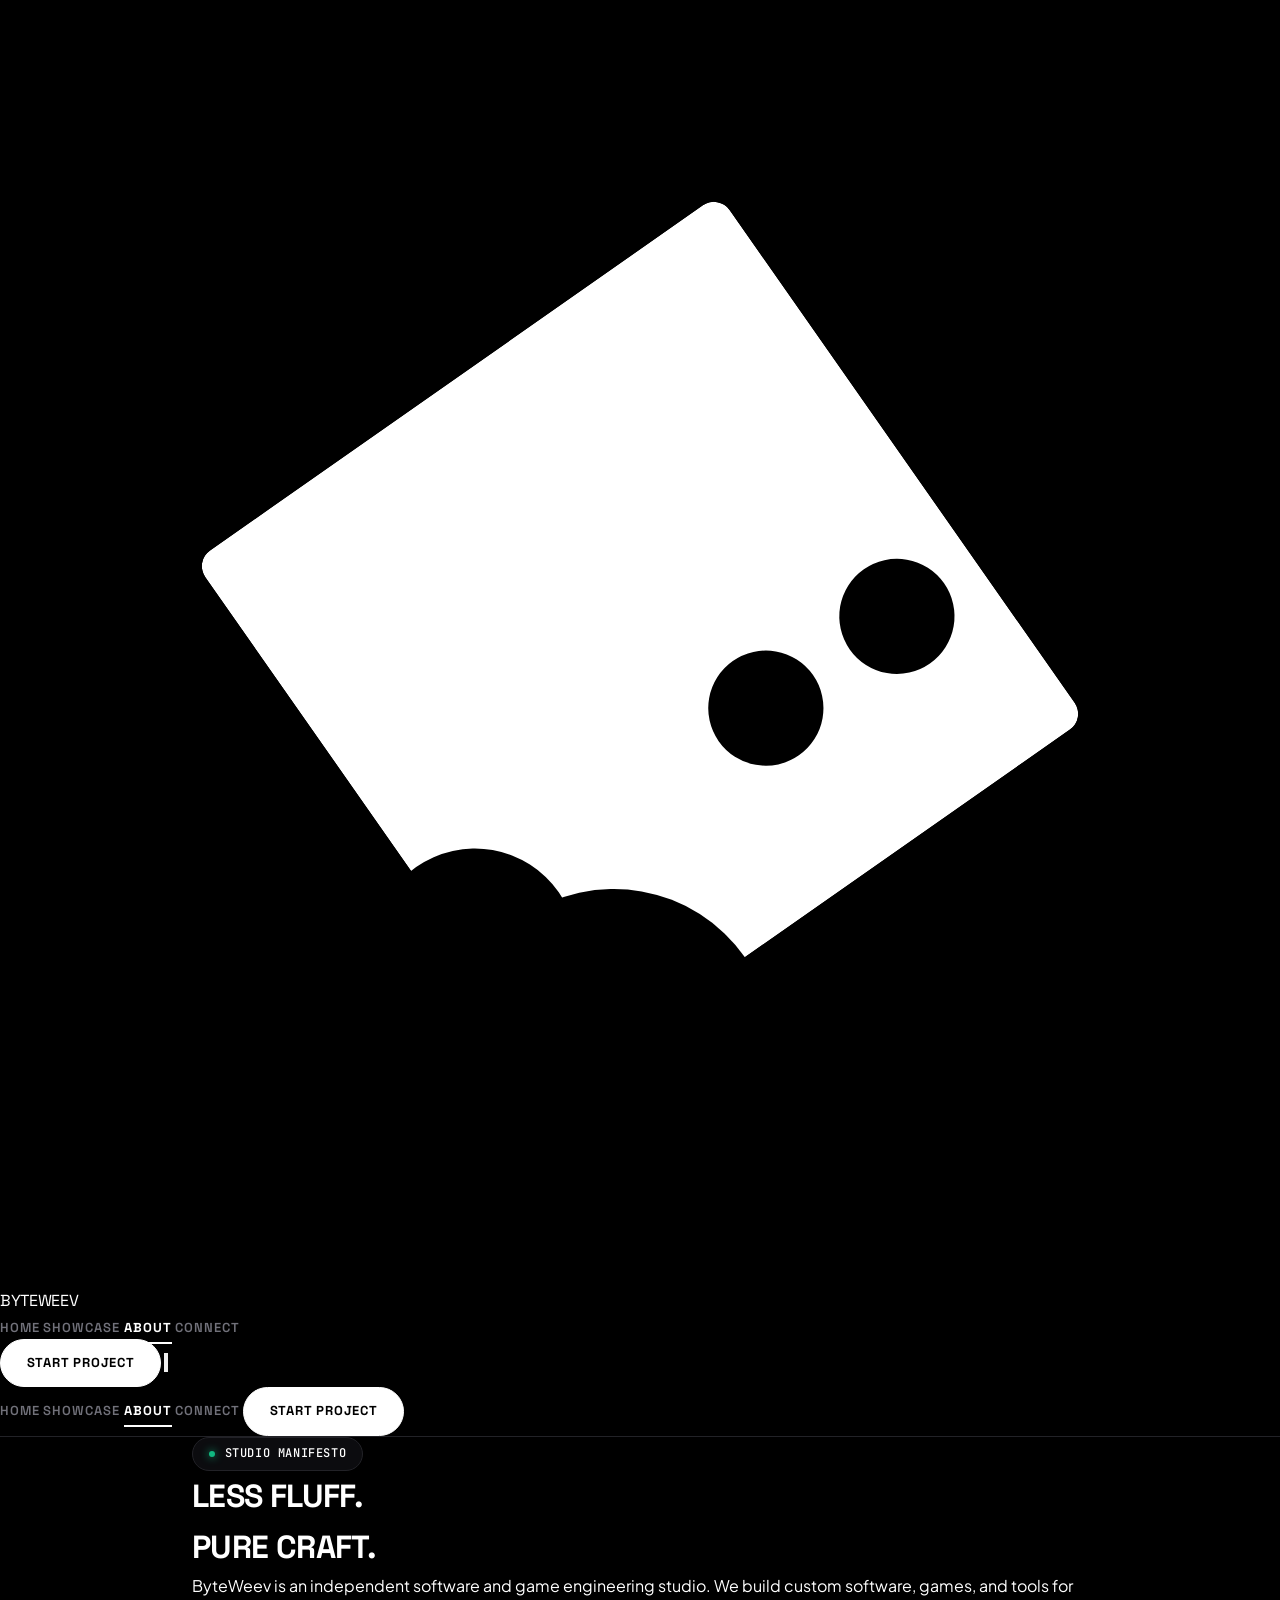
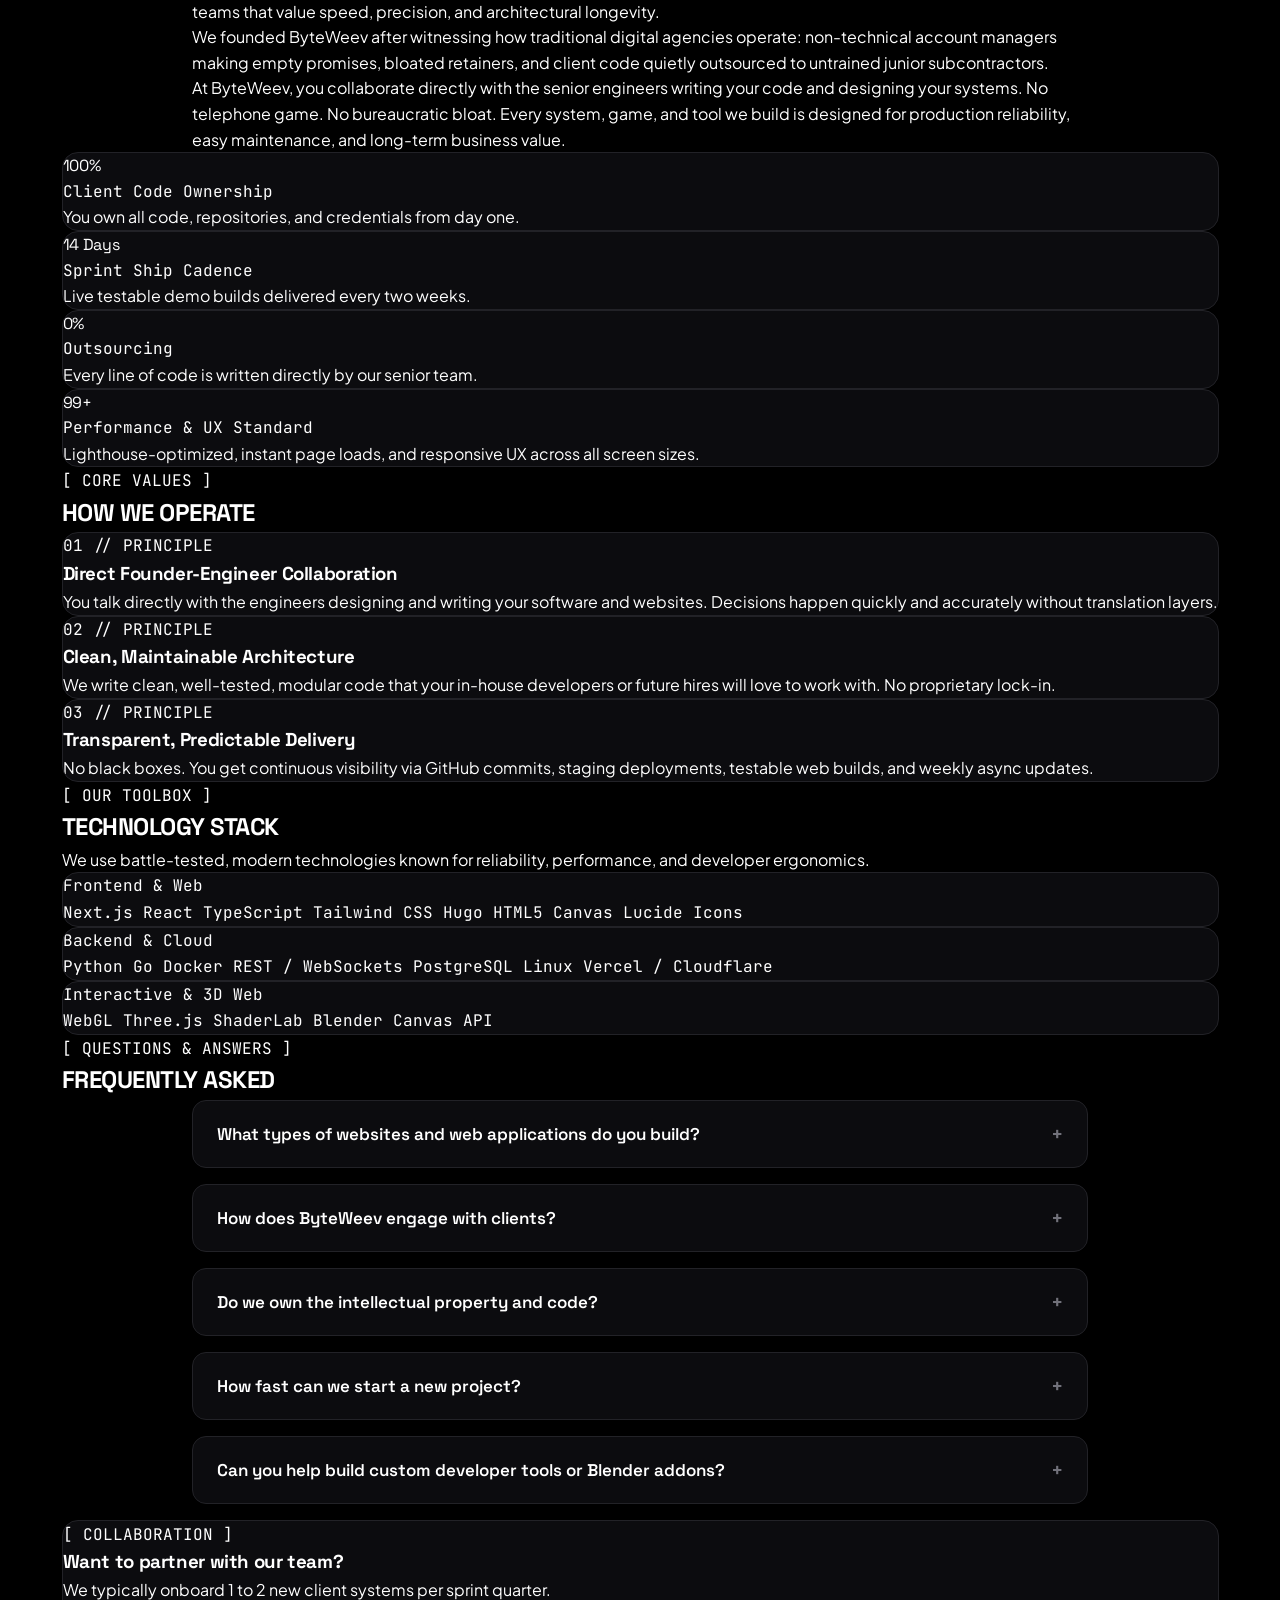
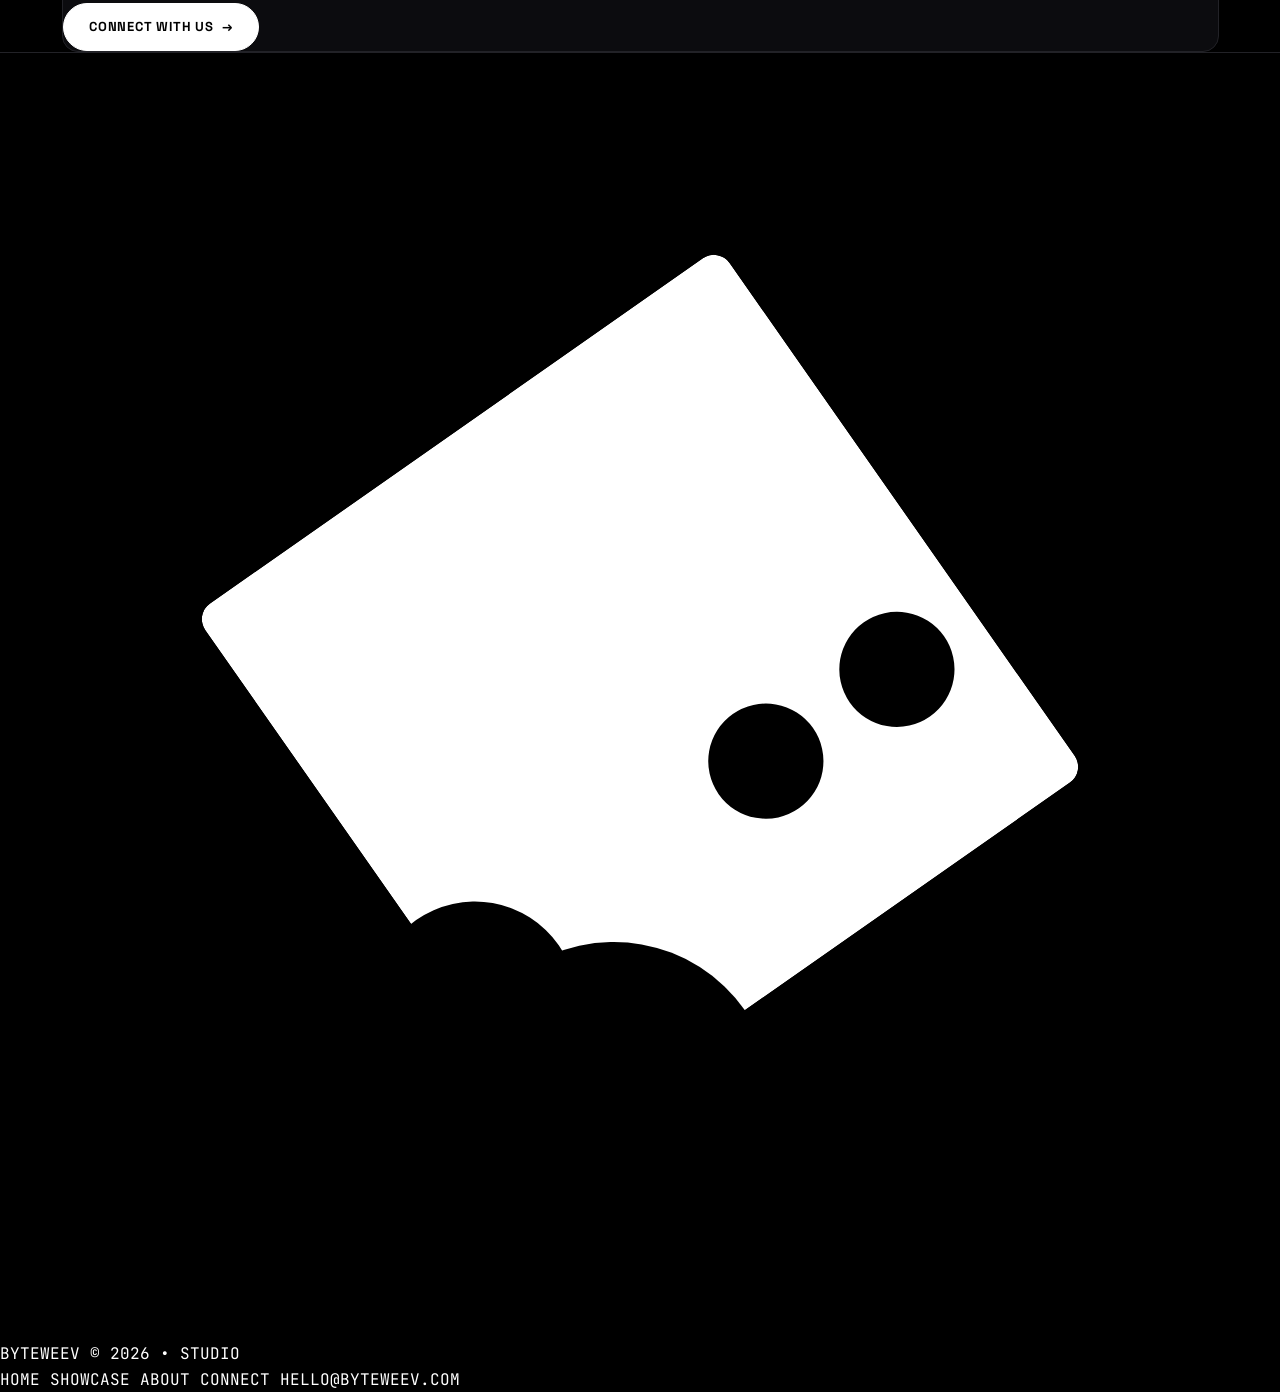
==== about.html @ 85f84a75 "Initial commit" ====
<!DOCTYPE html>
<html lang="en" class="dark">
<head>
  <meta charset="UTF-8">
  <meta name="viewport" content="width=device-width, initial-scale=1.0">
  <title>About — BYTEWEEV</title>
  <meta name="description" content="Learn about ByteWeev software engineering studio, our engineering principles, client collaboration model, and tech stack.">
  <link rel="icon" type="image/png" href="assets/logo.png">

  <!-- Tailwind CSS CDN -->
  <script src="https://cdn.tailwindcss.com"></script>

  <!-- Custom Stylesheet -->
  <link rel="stylesheet" href="assets/css/styles.css">
</head>
<body class="bg-black text-white">

  <!-- Scroll Progress Indicator -->
  <div id="scroll-progress"></div>

  <!-- ==========================================================================
       NAVIGATION HEADER
       ========================================================================== -->
  <header class="site-header">
    <div class="max-w-7xl mx-auto px-6 sm:px-10 h-20 flex items-center justify-between">
      
      <!-- Logo Mark -->
      <a href="index.html" class="flex items-center gap-3.5 group">
        <div class="w-8 h-8 flex items-center justify-center transition-transform group-hover:scale-105">
          <svg class="w-full h-full text-white" viewBox="0 0 400 400" fill="none">
            <g transform="translate(200, 200) rotate(-35) translate(-100, -100)">
              <mask id="nav-logo-mask-about">
                <rect x="0" y="0" width="200" height="200" rx="6" fill="#ffffff" />
                <circle cx="20" cy="200" r="50" fill="#000000" />
                <circle cx="2" cy="150" r="32" fill="#000000" />
                <circle cx="120" cy="140" r="18" fill="#000000" />
                <circle cx="170" cy="140" r="18" fill="#000000" />
              </mask>
              <rect x="0" y="0" width="200" height="200" rx="6" fill="#ffffff" mask="url(#nav-logo-mask-about)" />
            </g>
          </svg>
        </div>
        <span class="font-display font-bold text-lg tracking-wider text-white uppercase">BYTEWEEV</span>
      </a>

      <!-- Desktop Navigation Links -->
      <nav class="hidden md:flex items-center gap-8">
        <a href="index.html" class="nav-link">Home</a>
        <a href="showcase.html" class="nav-link">Showcase</a>
        <a href="about.html" class="nav-link active">About</a>
        <a href="contact.html" class="nav-link">Connect</a>
      </nav>

      <!-- Action Buttons -->
      <div class="flex items-center gap-4">
        <a href="contact.html" class="hidden sm:inline-flex btn-primary text-xs py-2.5 px-5">
          Start Project
        </a>

        <!-- Mobile Menu Toggle Button -->
        <button id="mobile-menu-toggle" class="md:hidden p-2 text-white" aria-label="Toggle navigation menu">
          <svg class="w-6 h-6" fill="none" stroke="currentColor" viewBox="0 0 24 24">
            <path stroke-linecap="round" stroke-linejoin="round" stroke-width="2" d="M4 6h16M4 12h16m-7 6h7" />
          </svg>
        </button>
      </div>

    </div>

    <!-- Mobile Navigation Drawer -->
    <div id="mobile-nav" class="hidden md:hidden px-6 py-4 border-t border-[#222227] bg-[#0c0c0f]">
      <div class="flex flex-col gap-4">
        <a href="index.html" class="nav-link">Home</a>
        <a href="showcase.html" class="nav-link">Showcase</a>
        <a href="about.html" class="nav-link active">About</a>
        <a href="contact.html" class="nav-link">Connect</a>
        <a href="contact.html" class="btn-primary text-center text-xs py-3 mt-2">Start Project</a>
      </div>
    </div>
  </header>

  <!-- ==========================================================================
       ABOUT MAIN CONTENT
       ========================================================================== -->
  <main class="max-w-7xl mx-auto px-6 sm:px-10 pt-16 pb-24">
    
    <!-- Hero / Header -->
    <div class="max-w-4xl mb-16">
      <div class="status-pill mb-4">
        <span class="status-dot"></span>
        <span>STUDIO MANIFESTO</span>
      </div>
      <h1 class="font-display font-black text-4xl sm:text-6xl lg:text-7xl uppercase tracking-tight text-white leading-tight mb-8">
        LESS FLUFF.<br>PURE CRAFT.
      </h1>
      <p class="text-lg sm:text-xl font-medium text-white leading-relaxed mb-6">
        ByteWeev is an independent software and game engineering studio. We build custom software, games, and tools for teams that value speed, precision, and architectural longevity.
      </p>
      <div class="space-y-4 text-base text-zinc-400 leading-relaxed">
        <p>
          We founded ByteWeev after witnessing how traditional digital agencies operate: non-technical account managers making empty promises, bloated retainers, and client code quietly outsourced to untrained junior subcontractors.
        </p>
        <p>
          At ByteWeev, you collaborate directly with the senior engineers writing your code and designing your systems. No telephone game. No bureaucratic bloat. Every system, game, and tool we build is designed for production reliability, easy maintenance, and long-term business value.
        </p>
      </div>
    </div>

    <!-- Studio Benchmark Stats Grid -->
    <div id="about-stats-grid" class="grid grid-cols-1 sm:grid-cols-2 lg:grid-cols-4 gap-6 mb-24">
      <!-- Populated by app.js from data.js -->
    </div>

    <!-- Engineering Principles Section -->
    <div class="mb-24">
      <div class="mb-12">
        <span class="mono text-xs font-bold uppercase tracking-wider text-zinc-500 block mb-2">[ CORE VALUES ]</span>
        <h2 class="font-display font-black text-3xl sm:text-5xl uppercase tracking-tight text-white">
          HOW WE OPERATE
        </h2>
      </div>

      <div id="about-principles-grid" class="grid grid-cols-1 md:grid-cols-3 gap-6">
        <!-- Populated by app.js from data.js -->
      </div>
    </div>

    <!-- Tech Stack Radar -->
    <div class="mb-24">
      <div class="mb-12">
        <span class="mono text-xs font-bold uppercase tracking-wider text-zinc-500 block mb-2">[ OUR TOOLBOX ]</span>
        <h2 class="font-display font-black text-3xl sm:text-5xl uppercase tracking-tight text-white">
          TECHNOLOGY STACK
        </h2>
        <p class="text-sm text-zinc-400 max-w-xl mt-2">
          We use battle-tested, modern technologies known for reliability, performance, and developer ergonomics.
        </p>
      </div>

      <div id="about-tech-radar" class="grid grid-cols-1 sm:grid-cols-3 gap-6">
        <!-- Populated by app.js from data.js -->
      </div>
    </div>

    <!-- FAQ Section -->
    <div class="mb-24">
      <div class="mb-12">
        <span class="mono text-xs font-bold uppercase tracking-wider text-zinc-500 block mb-2">[ QUESTIONS &amp; ANSWERS ]</span>
        <h2 class="font-display font-black text-3xl sm:text-5xl uppercase tracking-tight text-white">
          FREQUENTLY ASKED
        </h2>
      </div>

      <div id="faq-accordion-container" class="space-y-4 max-w-4xl">
        <!-- Populated by app.js from data.js -->
      </div>
    </div>

    <!-- Bottom CTA Banner -->
    <div class="byte-card p-10 sm:p-14 flex flex-col sm:flex-row items-start sm:items-center justify-between gap-8">
      <div>
        <span class="mono text-xs font-bold uppercase tracking-wider text-zinc-500 block mb-2">[ COLLABORATION ]</span>
        <h3 class="font-display font-bold text-2xl sm:text-3xl text-white mb-2">Want to partner with our team?</h3>
        <p class="text-sm text-zinc-400">We typically onboard 1 to 2 new client systems per sprint quarter.</p>
      </div>
      <a href="contact.html" class="btn-primary text-xs whitespace-nowrap">
        <span>Connect With Us</span>
        <span>&rarr;</span>
      </a>
    </div>

  </main>

  <!-- ==========================================================================
       FOOTER
       ========================================================================== -->
  <footer class="site-footer">
    <div class="max-w-7xl mx-auto px-6 sm:px-10 py-12 flex flex-col sm:flex-row items-center justify-between gap-6 mono text-xs">
      
      <div class="flex items-center gap-3">
        <div class="w-6 h-6 flex items-center justify-center">
          <svg class="w-full h-full text-white" viewBox="0 0 400 400" fill="none">
            <g transform="translate(200, 200) rotate(-35) translate(-100, -100)">
              <mask id="footer-logo-mask-about">
                <rect x="0" y="0" width="200" height="200" rx="6" fill="#ffffff" />
                <circle cx="20" cy="200" r="50" fill="#000000" />
                <circle cx="2" cy="150" r="32" fill="#000000" />
                <circle cx="120" cy="140" r="18" fill="#000000" />
                <circle cx="170" cy="140" r="18" fill="#000000" />
              </mask>
              <rect x="0" y="0" width="200" height="200" rx="6" fill="#ffffff" mask="url(#footer-logo-mask-about)" />
            </g>
          </svg>
        </div>
        <span class="font-bold text-white">BYTEWEEV &copy; 2026</span>
        <span class="text-zinc-500">• STUDIO</span>
      </div>

      <div class="flex flex-wrap items-center gap-6 font-semibold">
        <a href="index.html" class="text-zinc-400 hover:text-white transition-colors">HOME</a>
        <a href="showcase.html" class="text-zinc-400 hover:text-white transition-colors">SHOWCASE</a>
        <a href="about.html" class="text-zinc-400 hover:text-white transition-colors">ABOUT</a>
        <a href="contact.html" class="text-zinc-400 hover:text-white transition-colors">CONNECT</a>
        <a href="mailto:hello@byteweev.com" class="text-zinc-400 hover:text-white transition-colors">HELLO@BYTEWEEV.COM</a>
      </div>

    </div>
  </footer>

  <!-- Scripts -->
  <script src="assets/js/data.js"></script>
  <script src="assets/js/app.js"></script>
</body>
</html>
---- assets/css/styles.css ----
/* ============================================================================
   BYTEWEEV — SOLID DARK MINIMALIST DESIGN SYSTEM
   Matches the official ByteWeev monochrome logo aesthetic.
   100% self-contained: works flawlessly offline or online.
   ============================================================================ */

@import url('https://fonts.googleapis.com/css2?family=Space+Grotesk:wght@400;500;600;700&family=Plus+Jakarta+Sans:wght@400;500;600;700&family=JetBrains+Mono:wght@400;500;600&display=swap');

:root {
  --bg: #000000;
  --bg-surface: #0c0c0f;
  --bg-subtle: #141418;
  --text-main: #ffffff;
  --text-body: #a1a1aa;
  --text-muted: #71717a;
  --border: #222227;
  --border-hover: #3a3a42;
  --accent: #ffffff;
  --accent-inverse: #000000;
  --accent-green: #10b981;
}

* {
  box-sizing: border-box;
  margin: 0;
  padding: 0;
}

html {
  scroll-behavior: smooth;
  font-family: 'Plus Jakarta Sans', -apple-system, BlinkMacSystemFont, 'Segoe UI', Roboto, sans-serif;
  background-color: var(--bg);
  color: var(--text-main);
  -webkit-font-smoothing: antialiased;
  -moz-osx-font-smoothing: grayscale;
}

body {
  background-color: var(--bg);
  color: var(--text-main);
  min-height: 100vh;
  display: flex;
  flex-direction: column;
  overflow-x: hidden;
  line-height: 1.6;
}

main {
  flex: 1 0 auto;
}

/* Typography */
.font-display {
  font-family: 'Space Grotesk', sans-serif;
  letter-spacing: -0.02em;
}

.mono {
  font-family: 'JetBrains Mono', monospace;
}

a {
  color: inherit;
  text-decoration: none;
}

/* Container utilities */
.max-w-7xl {
  max-width: 80rem;
  margin-left: auto;
  margin-right: auto;
}

.max-w-6xl {
  max-width: 72rem;
  margin-left: auto;
  margin-right: auto;
}

.max-w-4xl {
  max-width: 56rem;
  margin-left: auto;
  margin-right: auto;
}

.max-w-2xl {
  max-width: 42rem;
  margin-left: auto;
  margin-right: auto;
}

/* Header & Navigation */
.site-header {
  position: sticky;
  top: 0;
  z-index: 100;
  background-color: rgba(0, 0, 0, 0.94);
  backdrop-filter: blur(12px);
  -webkit-backdrop-filter: blur(12px);
  border-bottom: 1px solid var(--border);
}

.nav-link {
  position: relative;
  font-family: 'Space Grotesk', sans-serif;
  font-size: 0.8125rem;
  font-weight: 600;
  text-transform: uppercase;
  letter-spacing: 0.08em;
  color: var(--text-muted);
  transition: color 0.2s ease;
  padding: 0.5rem 0;
}

.nav-link:hover {
  color: var(--text-main);
}

.nav-link.active {
  color: var(--text-main);
  font-weight: 700;
}

.nav-link.active::after {
  content: '';
  position: absolute;
  bottom: 0;
  left: 0;
  width: 100%;
  height: 2px;
  background-color: var(--accent);
}

/* Progress bar */
#scroll-progress {
  position: fixed;
  top: 0;
  left: 0;
  height: 2px;
  width: 0%;
  background-color: var(--accent);
  z-index: 200;
}

/* Status Pill */
.status-pill {
  display: inline-flex;
  align-items: center;
  gap: 0.6rem;
  padding: 0.4rem 1rem;
  border-radius: 9999px;
  border: 1px solid var(--border);
  background-color: var(--bg-surface);
  font-family: 'JetBrains Mono', monospace;
  font-size: 0.75rem;
  font-weight: 500;
  letter-spacing: 0.05em;
  color: var(--text-main);
}

.status-dot {
  width: 6px;
  height: 6px;
  border-radius: 50%;
  background-color: var(--accent-green);
  box-shadow: 0 0 8px var(--accent-green);
}

/* Logo Geometric Emblem */
.logo-emblem-container {
  position: relative;
  width: 160px;
  height: 160px;
  display: flex;
  align-items: center;
  justify-content: center;
  margin: 0 auto;
}

@media (min-width: 768px) {
  .logo-emblem-container {
    width: 200px;
    height: 200px;
  }
}

.logo-geometric-shape {
  width: 100%;
  height: 100%;
  color: #ffffff;
  transition: transform 0.3s ease;
}

.logo-emblem-container:hover .logo-geometric-shape {
  transform: scale(1.05);
}

/* Cards */
.byte-card {
  background-color: var(--bg-surface);
  border: 1px solid var(--border);
  border-radius: 1rem;
  overflow: hidden;
  transition: border-color 0.2s ease, transform 0.2s ease;
}

.byte-card:hover {
  border-color: var(--border-hover);
  transform: translateY(-2px);
}

/* Buttons */
.btn-primary {
  display: inline-flex;
  align-items: center;
  justify-content: center;
  gap: 0.5rem;
  padding: 0.8rem 1.6rem;
  border-radius: 9999px;
  background-color: var(--accent);
  color: var(--accent-inverse);
  font-family: 'Space Grotesk', sans-serif;
  font-size: 0.8125rem;
  font-weight: 700;
  text-transform: uppercase;
  letter-spacing: 0.06em;
  border: 1px solid var(--accent);
  transition: opacity 0.2s ease, transform 0.2s ease;
  cursor: pointer;
  text-decoration: none;
}

.btn-primary:hover {
  opacity: 0.88;
  transform: translateY(-1px);
}

.btn-secondary {
  display: inline-flex;
  align-items: center;
  justify-content: center;
  gap: 0.5rem;
  padding: 0.8rem 1.6rem;
  border-radius: 9999px;
  background-color: transparent;
  color: var(--text-main);
  font-family: 'Space Grotesk', sans-serif;
  font-size: 0.8125rem;
  font-weight: 700;
  text-transform: uppercase;
  letter-spacing: 0.06em;
  border: 1px solid var(--border);
  transition: border-color 0.2s ease, transform 0.2s ease, background-color 0.2s ease;
  cursor: pointer;
  text-decoration: none;
}

.btn-secondary:hover {
  border-color: var(--border-hover);
  background-color: var(--bg-subtle);
  transform: translateY(-1px);
}

/* Filter buttons */
.filter-btn {
  font-family: 'JetBrains Mono', monospace;
  font-size: 0.75rem;
  font-weight: 600;
  text-transform: uppercase;
  letter-spacing: 0.05em;
  padding: 0.5rem 1rem;
  border-radius: 9999px;
  border: 1px solid var(--border);
  background-color: transparent;
  color: var(--text-muted);
  cursor: pointer;
  transition: all 0.2s ease;
}

.filter-btn:hover {
  color: var(--text-main);
  border-color: var(--border-hover);
}

.filter-btn.active {
  background-color: var(--accent);
  color: var(--accent-inverse);
  border-color: var(--accent);
}

/* ==========================================================================
   UNIQUE WEBSITE GALLERY SHOWCASE STYLES
   ========================================================================== */

/* Browser Mockup Frame */
.browser-frame {
  border: 1px solid var(--border);
  border-radius: 1rem;
  background-color: var(--bg-surface);
  overflow: hidden;
  box-shadow: 0 20px 40px -15px rgba(0, 0, 0, 0.7);
}

.browser-header {
  padding: 0.75rem 1rem;
  background-color: #111116;
  border-bottom: 1px solid var(--border);
  display: flex;
  align-items: center;
  justify-content: space-between;
  gap: 1rem;
}

.browser-dots {
  display: flex;
  align-items: center;
  gap: 0.35rem;
}

.browser-dot {
  width: 10px;
  height: 10px;
  border-radius: 50%;
}

.browser-url-bar {
  flex: 1;
  max-width: 480px;
  background-color: #070709;
  border: 1px solid #1f1f26;
  border-radius: 9999px;
  padding: 0.3rem 0.85rem;
  font-family: 'JetBrains Mono', monospace;
  font-size: 0.75rem;
  color: #a1a1aa;
  overflow: hidden;
  text-overflow: ellipsis;
  white-space: nowrap;
  text-align: center;
}

/* ==========================================================================
   3D Curved Horizontal Scroll Gallery (Cylindrical Arc Layout)
   ========================================================================== */
.curved-gallery-wrapper {
  position: relative;
  width: 100%;
  overflow: hidden;
  padding: 1rem 0 2rem 0;
}

.curved-gallery-viewport {
  position: relative;
  width: 100%;
  overflow: hidden;
  perspective: 1200px;
  perspective-origin: center center;
  cursor: grab;
  user-select: none;
  padding: 3rem 0;
  touch-action: pan-y;
}

.curved-gallery-viewport:active {
  cursor: grabbing;
}

.curved-gallery-track {
  display: flex;
  align-items: center;
  gap: 1.5rem;
  padding-left: calc(50vw - 140px);
  padding-right: calc(50vw - 140px);
  transform-style: preserve-3d;
  width: max-content;
  will-change: transform;
}

@media (min-width: 640px) {
  .curved-gallery-track {
    gap: 1.75rem;
    padding-left: calc(50vw - 160px);
    padding-right: calc(50vw - 160px);
  }
}

@media (min-width: 1024px) {
  .curved-gallery-track {
    gap: 2rem;
    padding-left: calc(50vw - 180px);
    padding-right: calc(50vw - 180px);
  }
}

.curved-card {
  flex: 0 0 auto;
  height: 360px;
  width: auto;
  min-width: 200px;
  max-width: 85vw;
  border-radius: 1.5rem;
  overflow: hidden;
  position: relative;
  background-color: var(--bg-surface);
  border: 1px solid var(--border);
  transform-style: preserve-3d;
  will-change: transform;
  transition: border-color 0.25s ease, box-shadow 0.25s ease;
  cursor: pointer;
  box-shadow: 0 20px 45px -15px rgba(0, 0, 0, 0.85);
  display: flex;
  align-items: center;
  justify-content: center;
}

@media (min-width: 640px) {
  .curved-card {
    height: 400px;
    border-radius: 1.75rem;
  }
}

@media (min-width: 1024px) {
  .curved-card {
    height: 440px;
    border-radius: 1.875rem;
  }
}

.curved-card:hover {
  border-color: #52525b;
  box-shadow: 0 25px 50px -10px rgba(0, 0, 0, 0.95);
}

.curved-card img {
  width: 100%;
  height: 100%;
  object-fit: cover;
  object-position: top center;
  display: block;
  pointer-events: none;
  background-color: #08080a;
}

.curved-card-overlay {
  position: absolute;
  inset: 0;
  background: linear-gradient(to top, rgba(0, 0, 0, 0.92) 0%, rgba(0, 0, 0, 0.35) 45%, transparent 100%);
  display: flex;
  flex-direction: column;
  justify-content: flex-end;
  padding: 1.5rem;
  opacity: 0;
  transition: opacity 0.25s ease;
  pointer-events: none;
}

.curved-card:hover .curved-card-overlay {
  opacity: 1;
}

.curved-card-tag {
  font-family: 'JetBrains Mono', monospace;
  font-size: 0.6875rem;
  font-weight: 700;
  color: #10b981;
  text-transform: uppercase;
  margin-bottom: 0.35rem;
  letter-spacing: 0.05em;
}

.curved-card-title {
  font-family: 'Space Grotesk', sans-serif;
  font-size: 1.0625rem;
  font-weight: 700;
  color: #ffffff;
  line-height: 1.3;
}

/* Image Gallery Grid & Cards (Clean & Simple) */
.image-gallery-grid {
  display: grid;
  grid-template-columns: repeat(1, minmax(0, 1fr));
  gap: 1.5rem;
}

@media (min-width: 640px) {
  .image-gallery-grid {
    grid-template-columns: repeat(2, minmax(0, 1fr));
  }
}

@media (min-width: 1024px) {
  .image-gallery-grid {
    grid-template-columns: repeat(3, minmax(0, 1fr));
  }
}

.gallery-card {
  position: relative;
  background-color: var(--bg-surface);
  border: 1px solid var(--border);
  border-radius: 0.875rem;
  overflow: hidden;
  cursor: pointer;
  aspect-ratio: 16 / 10;
  display: flex;
  align-items: center;
  justify-content: center;
  transition: transform 0.25s ease, border-color 0.25s ease, box-shadow 0.25s ease;
}

.gallery-card:hover {
  transform: translateY(-4px);
  border-color: #52525b;
  box-shadow: 0 12px 30px -10px rgba(0, 0, 0, 0.8);
}

.gallery-card img {
  width: 100%;
  height: 100%;
  object-fit: cover;
  object-position: top center;
  display: block;
  transition: transform 0.35s ease;
}

.gallery-card:hover img {
  transform: scale(1.04);
}

.gallery-card-overlay {
  position: absolute;
  inset: 0;
  background: linear-gradient(to top, rgba(0, 0, 0, 0.85) 0%, rgba(0, 0, 0, 0.2) 40%, transparent 100%);
  display: flex;
  align-items: flex-end;
  padding: 1.25rem;
  opacity: 0;
  transition: opacity 0.2s ease;
  pointer-events: none;
}

.gallery-card:hover .gallery-card-overlay {
  opacity: 1;
}

.gallery-card-title {
  font-family: 'Space Grotesk', sans-serif;
  font-size: 0.9375rem;
  font-weight: 700;
  color: #ffffff;
  letter-spacing: 0.02em;
}

/* Universal Screenshot Lightbox Modal */
.screenshot-lightbox {
  position: fixed;
  inset: 0;
  z-index: 999;
  background-color: rgba(0, 0, 0, 0.92);
  backdrop-filter: blur(16px);
  -webkit-backdrop-filter: blur(16px);
  display: none;
  align-items: center;
  justify-content: center;
  padding: 1.5rem;
}

.screenshot-lightbox.active {
  display: flex;
}

.lightbox-content-box {
  max-width: 1000px;
  width: 100%;
  max-height: 92vh;
  display: flex;
  flex-direction: column;
  background-color: #0c0c0f;
  border: 1px solid var(--border);
  border-radius: 1.25rem;
  overflow: hidden;
  box-shadow: 0 25px 50px -12px rgba(0, 0, 0, 0.9);
}

.lightbox-image-holder {
  flex: 1;
  overflow: auto;
  max-height: 70vh;
  background-color: #050508;
  display: flex;
  align-items: center;
  justify-content: center;
  padding: 1rem;
}

.lightbox-image-holder img {
  max-width: 100%;
  max-height: 68vh;
  object-fit: contain;
  border-radius: 0.5rem;
}

/* Form inputs */
.form-input, .form-textarea, .form-select {
  width: 100%;
  padding: 0.875rem 1rem;
  border-radius: 0.75rem;
  border: 1px solid var(--border);
  background-color: var(--bg);
  color: var(--text-main);
  font-family: 'Plus Jakarta Sans', sans-serif;
  font-size: 0.875rem;
  transition: border-color 0.2s ease;
}

.form-input:focus, .form-textarea:focus, .form-select:focus {
  outline: none;
  border-color: var(--text-muted);
}

.form-input::placeholder, .form-textarea::placeholder {
  color: var(--text-muted);
  opacity: 0.7;
}

/* FAQ Accordion */
.faq-item {
  border: 1px solid var(--border);
  border-radius: 0.875rem;
  background-color: var(--bg-surface);
  overflow: hidden;
  margin-bottom: 1rem;
  transition: border-color 0.2s ease;
}

.faq-header {
  width: 100%;
  padding: 1.25rem 1.5rem;
  display: flex;
  align-items: center;
  justify-content: space-between;
  text-align: left;
  background: none;
  border: none;
  cursor: pointer;
  color: var(--text-main);
  font-family: 'Space Grotesk', sans-serif;
  font-size: 1.0625rem;
  font-weight: 600;
}

.faq-icon {
  font-size: 1.25rem;
  color: var(--text-muted);
  transition: transform 0.2s ease;
}

.faq-item.open .faq-icon {
  transform: rotate(45deg);
  color: var(--text-main);
}

.faq-body {
  max-height: 0;
  overflow: hidden;
  transition: max-height 0.3s ease, padding 0.3s ease;
  padding: 0 1.5rem;
  color: var(--text-body);
  font-size: 0.9375rem;
  line-height: 1.6;
}

.faq-item.open .faq-body {
  max-height: 240px;
  padding: 0 1.5rem 1.25rem 1.5rem;
}

/* Footer */
.site-footer {
  border-top: 1px solid var(--border);
  background-color: var(--bg);
  color: var(--text-main);
}
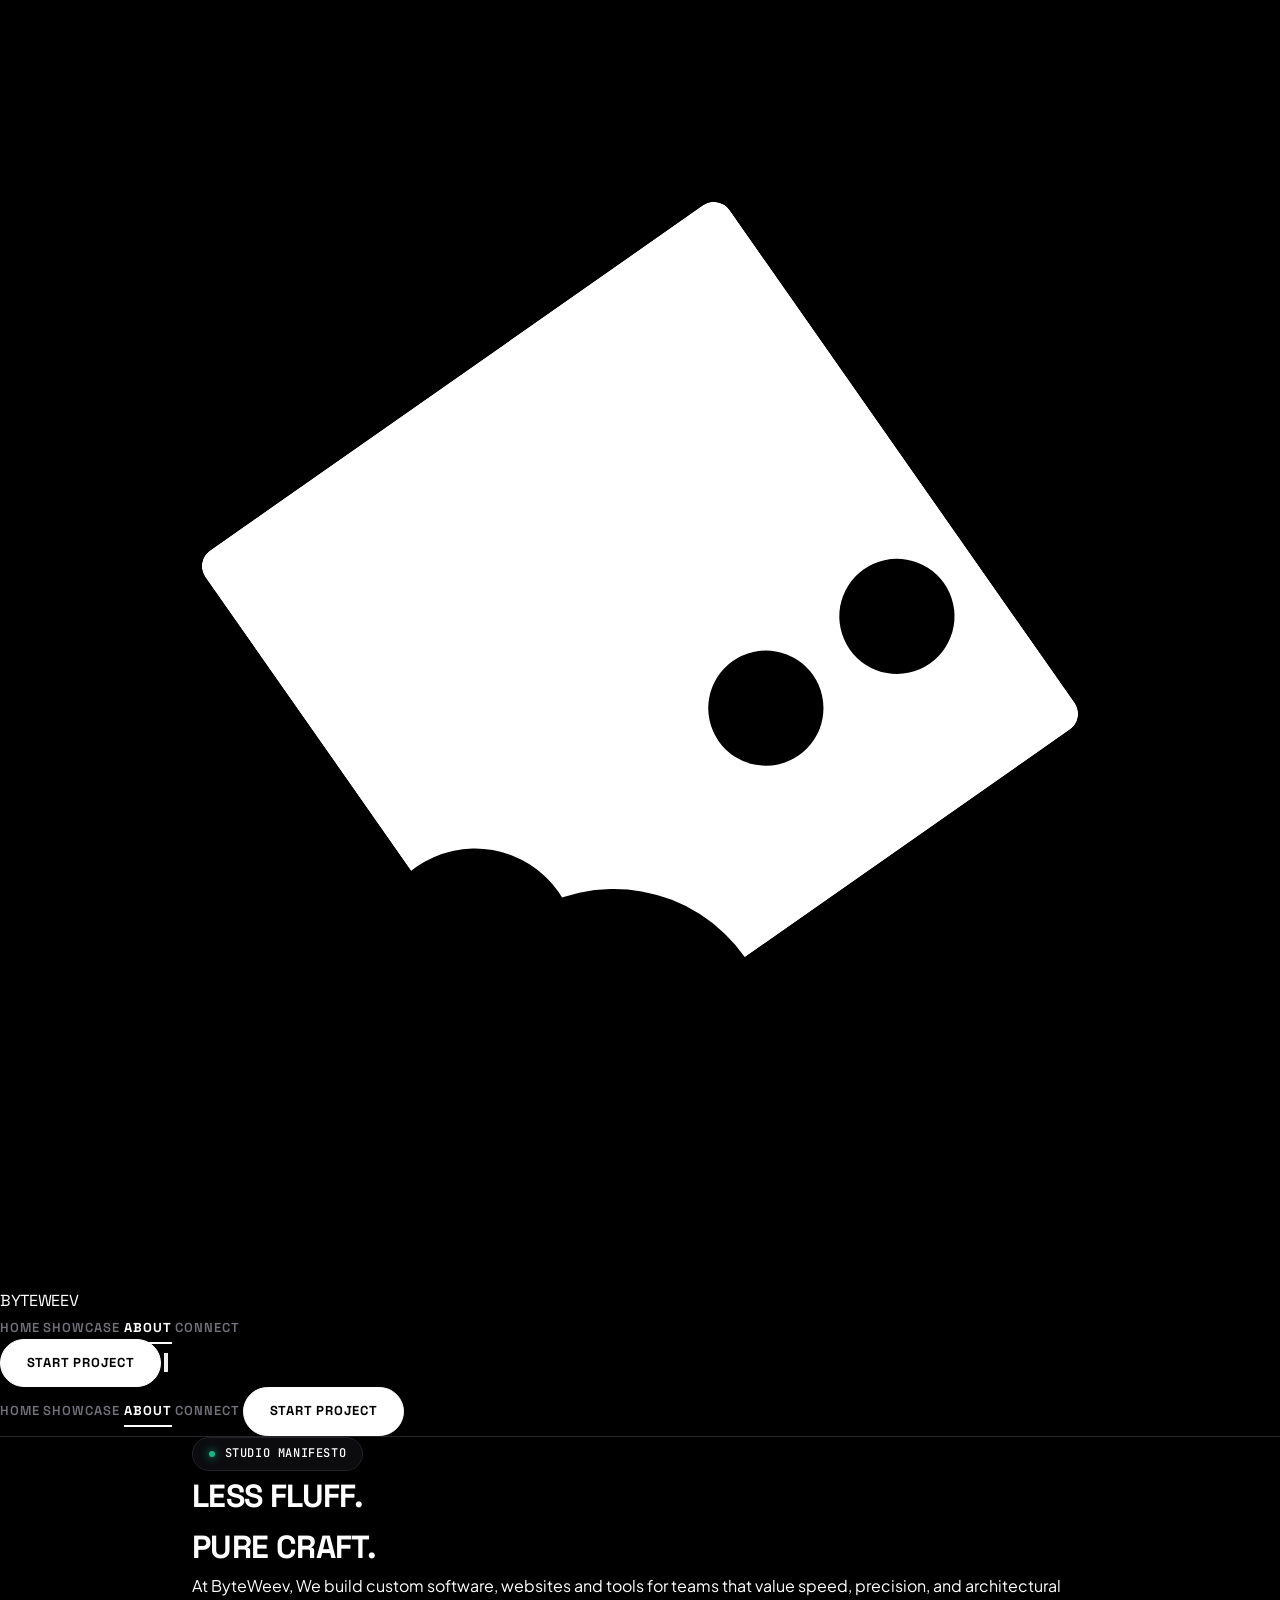
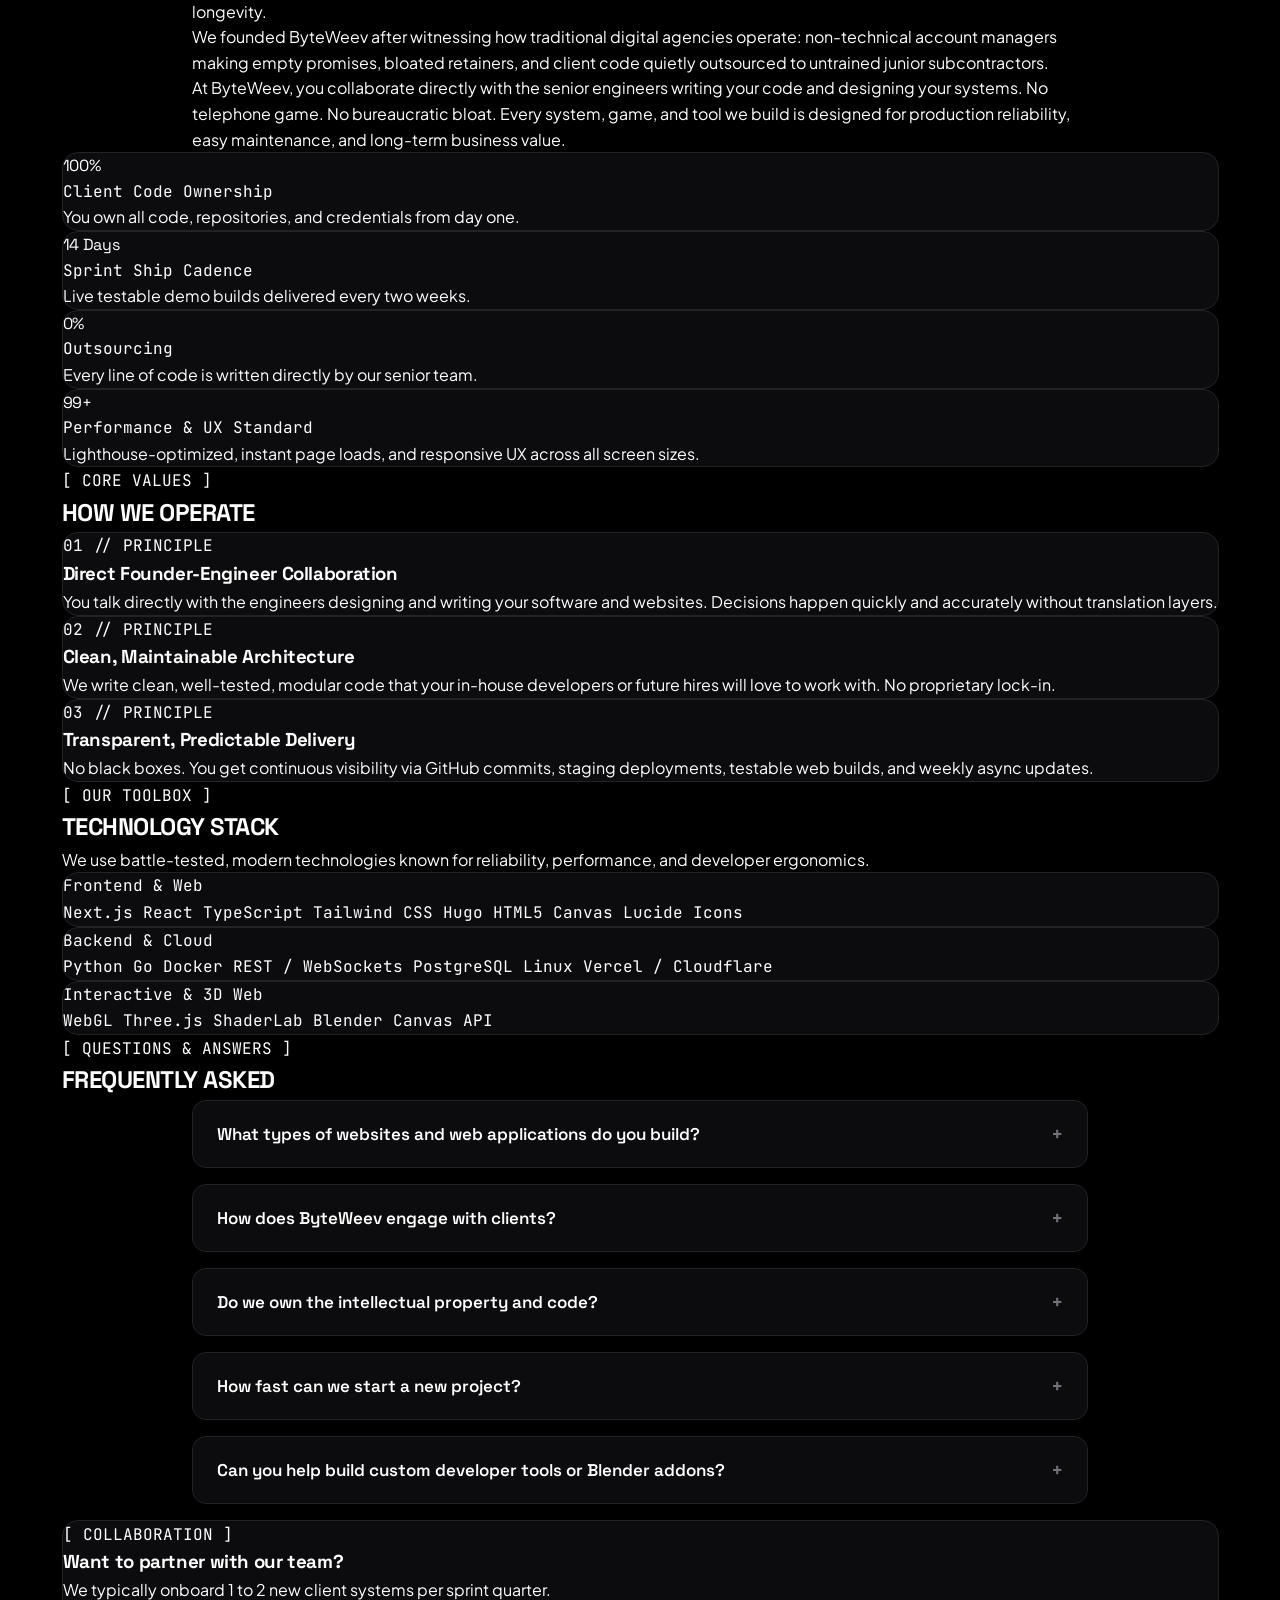
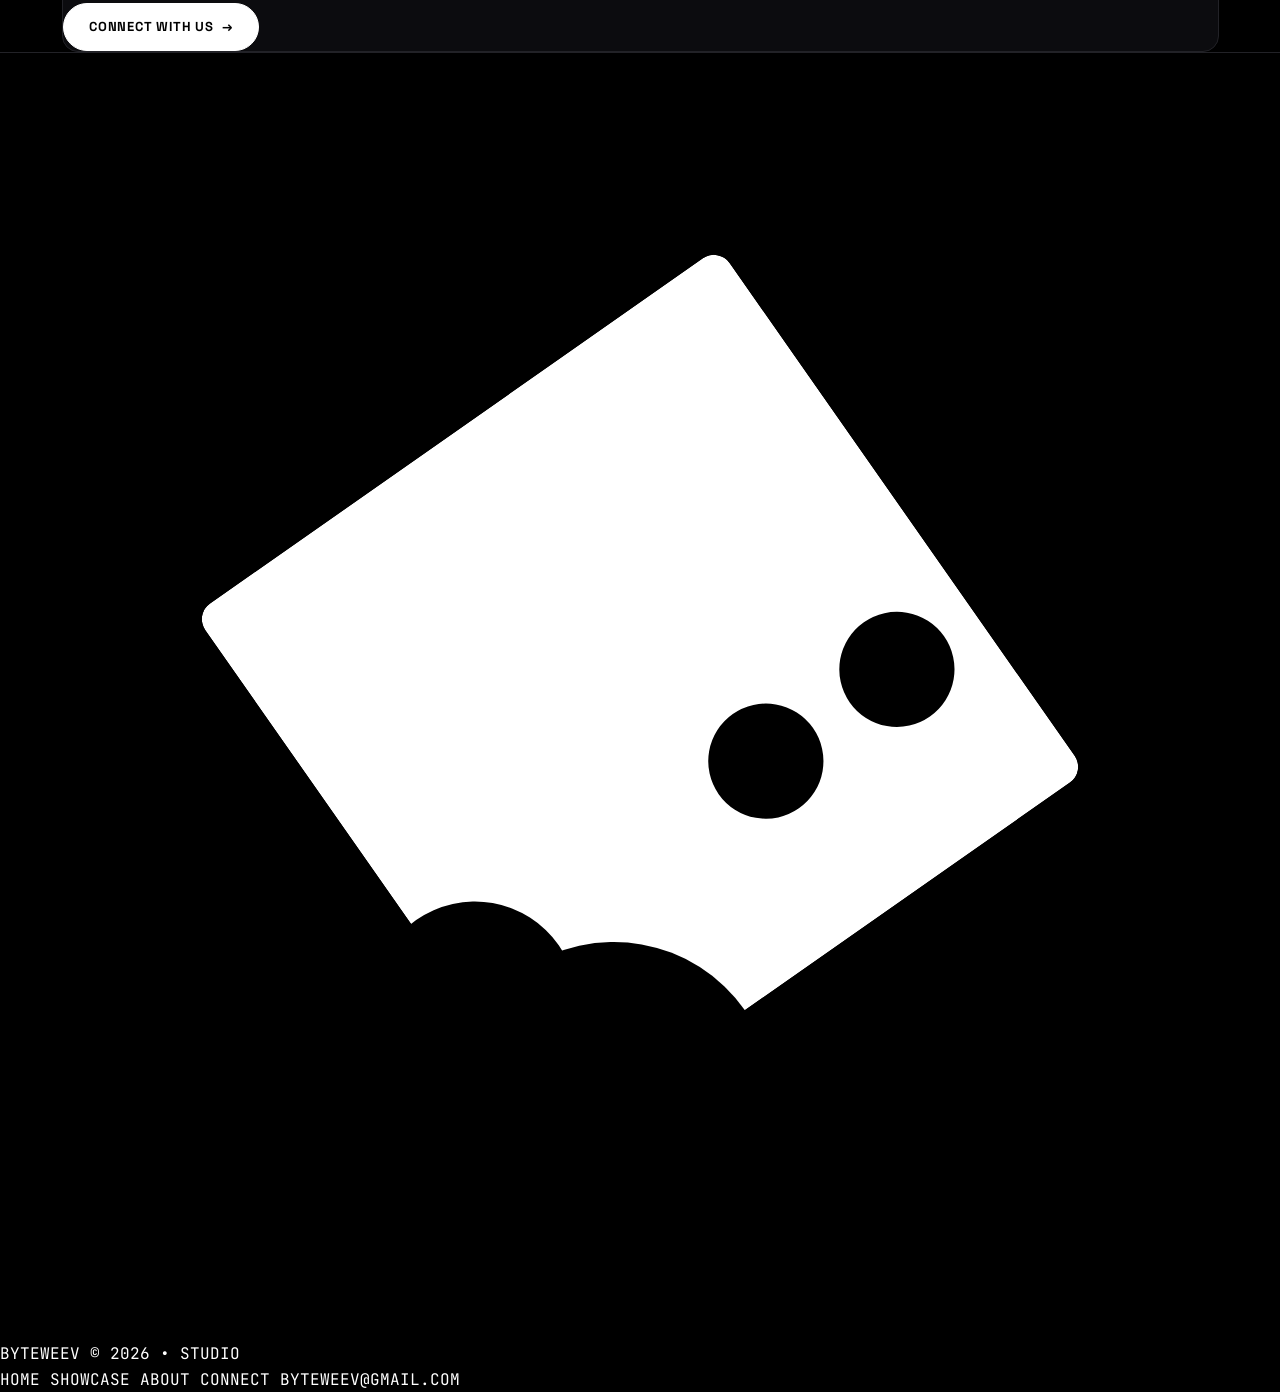
==== commit e37e02bb: "update and fixes" ====
--- a/about.html
+++ b/about.html
@@ -94,7 +94,7 @@
         LESS FLUFF.<br>PURE CRAFT.
       </h1>
       <p class="text-lg sm:text-xl font-medium text-white leading-relaxed mb-6">
-        ByteWeev is an independent software and game engineering studio. We build custom software, games, and tools for teams that value speed, precision, and architectural longevity.
+        At ByteWeev, We build custom software, websites and tools for teams that value speed, precision, and architectural longevity.
       </p>
       <div class="space-y-4 text-base text-zinc-400 leading-relaxed">
         <p>
@@ -201,7 +201,7 @@
         <a href="showcase.html" class="text-zinc-400 hover:text-white transition-colors">SHOWCASE</a>
         <a href="about.html" class="text-zinc-400 hover:text-white transition-colors">ABOUT</a>
         <a href="contact.html" class="text-zinc-400 hover:text-white transition-colors">CONNECT</a>
-        <a href="mailto:hello@byteweev.com" class="text-zinc-400 hover:text-white transition-colors">HELLO@BYTEWEEV.COM</a>
+        <a href="mailto:byteweev@gmail.com" class="text-zinc-400 hover:text-white transition-colors">BYTEWEEV@GMAIL.COM</a>
       </div>
 
     </div>
